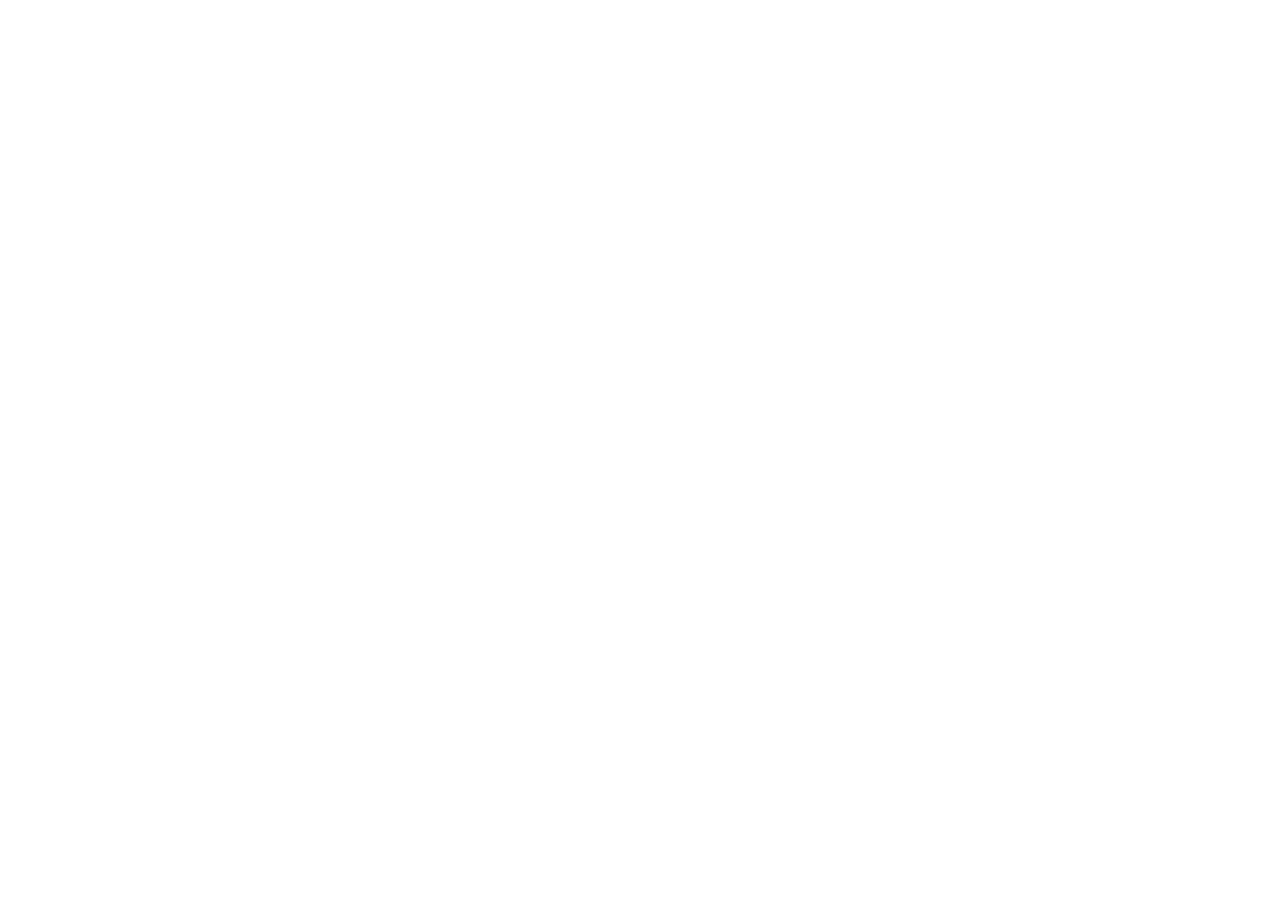
==== simulation/index.html @ 3ffb76fd "https://virtual-labs.github.io/virtual-labs/exp-dining-philosophers-problem-iiith click on the link " ====
<!DOCTYPE html>
<html>
<head>
	<!-- Add CSS at the head of HTML file -->
    <link rel="stylesheet" href="./css/main.css">
</head>
<body>
		<!-- Your code goes here-->

	<!-- Add JS at the bottom of HTML file --> 
        <script src="./js/main.js"></script>
<script src="../assets/js/iframeResize.js"></script></body>
</html>
---- simulation/css/main.css ----
/* You CSS goes in here */
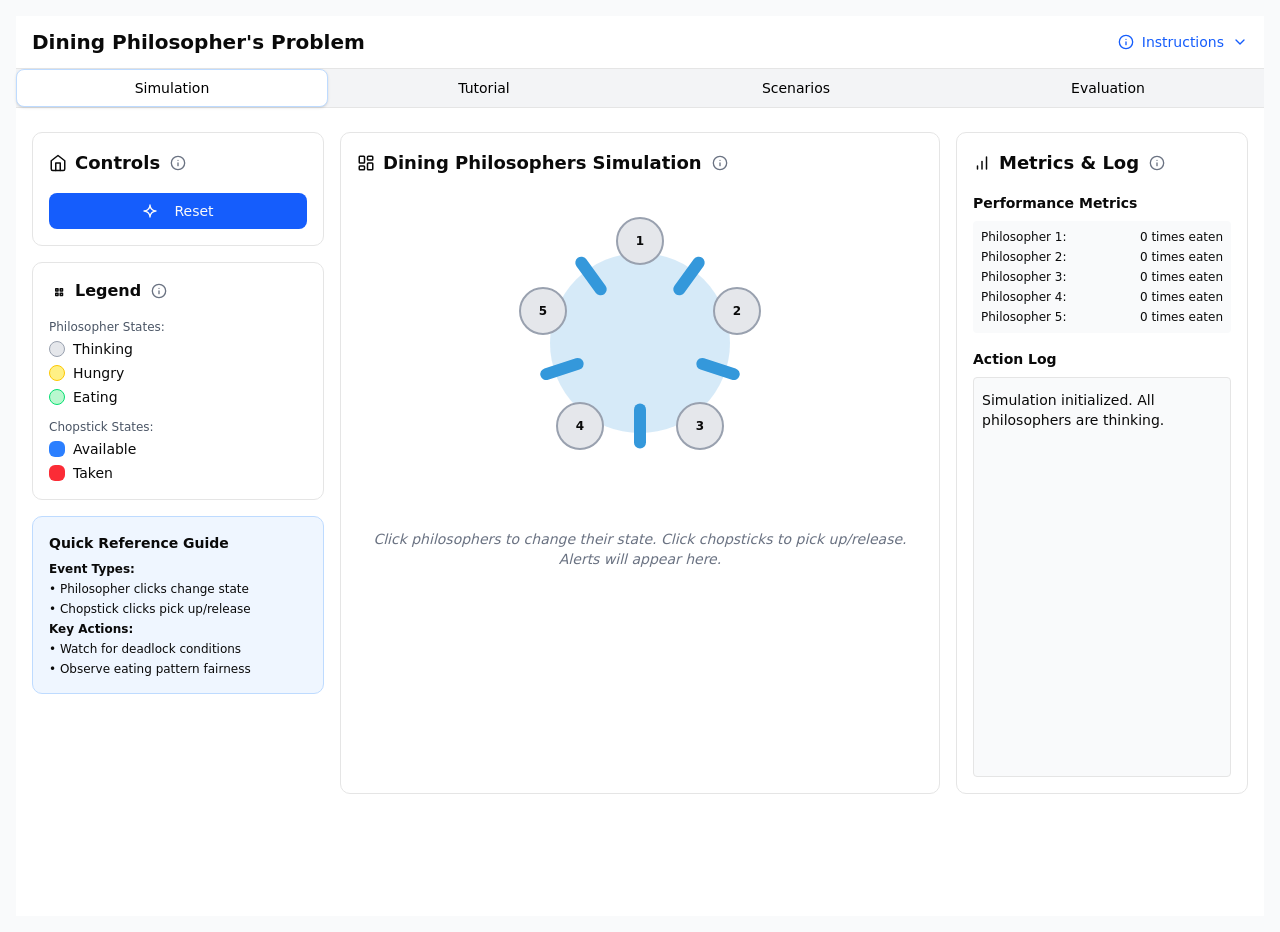
==== commit fa92c0e2: "https://virtual-labs.github.io/virtual-labs/exp-dining-philosophers-problem-iiith click on the link " ====
--- a/simulation/index.html
+++ b/simulation/index.html
@@ -1,13 +1,718 @@
-<!DOCTYPE html>
-<html>
-<head>
-	<!-- Add CSS at the head of HTML file -->
-    <link rel="stylesheet" href="./css/main.css">
-</head>
-<body>
-		<!-- Your code goes here-->
-
-	<!-- Add JS at the bottom of HTML file --> 
-        <script src="./js/main.js"></script>
-<script src="../assets/js/iframeResize.js"></script></body>
+<!doctype html>
+<html lang="en">
+  <head>
+    <meta charset="utf-8" />
+    <meta name="viewport" content="width=device-width" />
+    <link rel="icon" type="image/svg+xml" href="/favicon.svg" />
+    <meta name="generator" content="Astro v5.18.2" />
+    <title>Astro + TailwindCSS</title>
+    <link rel="stylesheet" href="./astro/markdown-page.GPox0FdA.css" />
+  </head>
+  <body>
+    <div class="min-h-screen p-4 bg-gray-50">
+      <style>
+        astro-island,
+        astro-slot,
+        astro-static-slot {
+          display: contents;
+        }
+      </style>
+      <script>
+        (() => {
+          var e = async (t) => {
+            await (
+              await t()
+            )();
+          };
+          (self.Astro || (self.Astro = {})).load = e;
+          window.dispatchEvent(new Event("astro:load"));
+        })();
+      </script>
+      <script>
+        (() => {
+          var A = Object.defineProperty;
+          var g = (i, o, a) =>
+            o in i
+              ? A(i, o, {
+                  enumerable: !0,
+                  configurable: !0,
+                  writable: !0,
+                  value: a,
+                })
+              : (i[o] = a);
+          var d = (i, o, a) => g(i, typeof o != "symbol" ? o + "" : o, a);
+          {
+            let i = {
+                0: (t) => m(t),
+                1: (t) => a(t),
+                2: (t) => new RegExp(t),
+                3: (t) => new Date(t),
+                4: (t) => new Map(a(t)),
+                5: (t) => new Set(a(t)),
+                6: (t) => BigInt(t),
+                7: (t) => new URL(t),
+                8: (t) => new Uint8Array(t),
+                9: (t) => new Uint16Array(t),
+                10: (t) => new Uint32Array(t),
+                11: (t) => (1 / 0) * t,
+              },
+              o = (t) => {
+                let [l, e] = t;
+                return l in i ? i[l](e) : void 0;
+              },
+              a = (t) => t.map(o),
+              m = (t) =>
+                typeof t != "object" || t === null
+                  ? t
+                  : Object.fromEntries(
+                      Object.entries(t).map(([l, e]) => [l, o(e)]),
+                    );
+            class y extends HTMLElement {
+              constructor() {
+                super(...arguments);
+                d(this, "Component");
+                d(this, "hydrator");
+                d(this, "hydrate", async () => {
+                  var b;
+                  if (!this.hydrator || !this.isConnected) return;
+                  let e =
+                    (b = this.parentElement) == null
+                      ? void 0
+                      : b.closest("astro-island[ssr]");
+                  if (e) {
+                    e.addEventListener("astro:hydrate", this.hydrate, {
+                      once: !0,
+                    });
+                    return;
+                  }
+                  let c = this.querySelectorAll("astro-slot"),
+                    n = {},
+                    h = this.querySelectorAll("template[data-astro-template]");
+                  for (let r of h) {
+                    let s = r.closest(this.tagName);
+                    s != null &&
+                      s.isSameNode(this) &&
+                      ((n[r.getAttribute("data-astro-template") || "default"] =
+                        r.innerHTML),
+                      r.remove());
+                  }
+                  for (let r of c) {
+                    let s = r.closest(this.tagName);
+                    s != null &&
+                      s.isSameNode(this) &&
+                      (n[r.getAttribute("name") || "default"] = r.innerHTML);
+                  }
+                  let p;
+                  try {
+                    p = this.hasAttribute("props")
+                      ? m(JSON.parse(this.getAttribute("props")))
+                      : {};
+                  } catch (r) {
+                    let s = this.getAttribute("component-url") || "<unknown>",
+                      v = this.getAttribute("component-export");
+                    throw (
+                      v && (s += ` (export ${v})`),
+                      console.error(
+                        `[hydrate] Error parsing props for component ${s}`,
+                        this.getAttribute("props"),
+                        r,
+                      ),
+                      r
+                    );
+                  }
+                  let u;
+                  (await this.hydrator(this)(this.Component, p, n, {
+                    client: this.getAttribute("client"),
+                  }),
+                    this.removeAttribute("ssr"),
+                    this.dispatchEvent(new CustomEvent("astro:hydrate")));
+                });
+                d(this, "unmount", () => {
+                  this.isConnected ||
+                    this.dispatchEvent(new CustomEvent("astro:unmount"));
+                });
+              }
+              disconnectedCallback() {
+                (document.removeEventListener("astro:after-swap", this.unmount),
+                  document.addEventListener("astro:after-swap", this.unmount, {
+                    once: !0,
+                  }));
+              }
+              connectedCallback() {
+                if (
+                  !this.hasAttribute("await-children") ||
+                  document.readyState === "interactive" ||
+                  document.readyState === "complete"
+                )
+                  this.childrenConnectedCallback();
+                else {
+                  let e = () => {
+                      (document.removeEventListener("DOMContentLoaded", e),
+                        c.disconnect(),
+                        this.childrenConnectedCallback());
+                    },
+                    c = new MutationObserver(() => {
+                      var n;
+                      ((n = this.lastChild) == null ? void 0 : n.nodeType) ===
+                        Node.COMMENT_NODE &&
+                        this.lastChild.nodeValue === "astro:end" &&
+                        (this.lastChild.remove(), e());
+                    });
+                  (c.observe(this, { childList: !0 }),
+                    document.addEventListener("DOMContentLoaded", e));
+                }
+              }
+              async childrenConnectedCallback() {
+                let e = this.getAttribute("before-hydration-url");
+                (e && (await import(e)), this.start());
+              }
+              async start() {
+                let e = JSON.parse(this.getAttribute("opts")),
+                  c = this.getAttribute("client");
+                if (Astro[c] === void 0) {
+                  window.addEventListener(`astro:${c}`, () => this.start(), {
+                    once: !0,
+                  });
+                  return;
+                }
+                try {
+                  await Astro[c](
+                    async () => {
+                      let n = this.getAttribute("renderer-url"),
+                        [h, { default: p }] = await Promise.all([
+                          import(this.getAttribute("component-url")),
+                          n ? import(n) : () => () => {},
+                        ]),
+                        u = this.getAttribute("component-export") || "default";
+                      if (!u.includes(".")) this.Component = h[u];
+                      else {
+                        this.Component = h;
+                        for (let f of u.split("."))
+                          this.Component = this.Component[f];
+                      }
+                      return ((this.hydrator = p), this.hydrate);
+                    },
+                    e,
+                    this,
+                  );
+                } catch (n) {
+                  console.error(
+                    `[astro-island] Error hydrating ${this.getAttribute("component-url")}`,
+                    n,
+                  );
+                }
+              }
+              attributeChangedCallback() {
+                this.hydrate();
+              }
+            }
+            (d(y, "observedAttributes", ["props"]),
+              customElements.get("astro-island") ||
+                customElements.define("astro-island", y));
+          }
+        })();
+      </script>
+      <astro-island
+        uid="zqOEN"
+        prefix="r1"
+        component-url="./astro/dining-philosophers.CZ2tNIMW.js"
+        component-export="DiningPhilosophers"
+        renderer-url="./astro/client.HafQBw8l.js"
+        props="{}"
+        ssr
+        client="load"
+        opts='{"name":"DiningPhilosophers","value":true}'
+        await-children
+        ><div class="flex flex-col min-h-screen bg-white">
+          <header class="border-b bg-white px-4 py-3">
+            <div
+              class="flex items-center justify-between max-w-[1920px] mx-auto"
+            >
+              <h1 class="text-xl font-semibold">
+                Dining Philosopher&#x27;s Problem
+              </h1>
+              <div data-state="closed" data-slot="collapsible">
+                <button
+                  type="button"
+                  aria-controls="radix-_r1R_9_"
+                  aria-expanded="false"
+                  data-state="closed"
+                  data-slot="collapsible-trigger"
+                  class="flex items-center gap-2 text-sm text-blue-600 hover:text-blue-800"
+                >
+                  <svg
+                    xmlns="http://www.w3.org/2000/svg"
+                    width="16"
+                    height="16"
+                    viewBox="0 0 24 24"
+                    fill="none"
+                    stroke="currentColor"
+                    stroke-width="2"
+                    stroke-linecap="round"
+                    stroke-linejoin="round"
+                  >
+                    <circle cx="12" cy="12" r="10"></circle>
+                    <path d="M12 16v-4"></path>
+                    <path d="M12 8h.01"></path></svg
+                  >Instructions<svg
+                    xmlns="http://www.w3.org/2000/svg"
+                    width="24"
+                    height="24"
+                    viewBox="0 0 24 24"
+                    fill="none"
+                    stroke="currentColor"
+                    stroke-width="2"
+                    stroke-linecap="round"
+                    stroke-linejoin="round"
+                    class="lucide lucide-chevron-down h-4 w-4"
+                    aria-hidden="true"
+                  >
+                    <path d="m6 9 6 6 6-6"></path>
+                  </svg>
+                </button>
+                <div
+                  data-state="closed"
+                  id="radix-_r1R_9_"
+                  hidden=""
+                  data-slot="collapsible-content"
+                  class="mt-4"
+                ></div>
+              </div>
+            </div>
+          </header>
+          <div class="flex-1">
+            <div
+              dir="ltr"
+              data-orientation="horizontal"
+              data-slot="tabs"
+              class="gap-2 h-full flex flex-col"
+            >
+              <div class="bg-gray-100 border-b">
+                <div class="max-w-[1920px] mx-auto">
+                  <div
+                    role="tablist"
+                    aria-orientation="horizontal"
+                    data-slot="tabs-list"
+                    class="text-muted-foreground items-center justify-center w-full h-auto bg-transparent border-0 rounded-none p-0 flex"
+                    tabindex="-1"
+                    data-orientation="horizontal"
+                    style="outline: none"
+                  >
+                    <button
+                      type="button"
+                      role="tab"
+                      aria-selected="true"
+                      aria-controls="radix-_r1R_2_-content-simulation"
+                      data-state="active"
+                      id="radix-_r1R_2_-trigger-simulation"
+                      data-slot="tabs-trigger"
+                      class="border border-transparent data-[state=active]:bg-white dark:data-[state=active]:text-foreground focus-visible:border-ring focus-visible:ring-ring/50 focus-visible:outline-ring dark:data-[state=active]:border-input dark:data-[state=active]:bg-input/30 dark:text-muted-foreground inline-flex h-[calc(100%-1px)] flex-1 items-center justify-center gap-1.5 rounded-md font-medium whitespace-nowrap focus-visible:ring-[3px] focus-visible:outline-1 disabled:pointer-events-none disabled:opacity-50 data-[state=active]:shadow-sm [&amp;_svg]:pointer-events-none [&amp;_svg]:shrink-0 [&amp;_svg:not([class*=&#x27;size-&#x27;])]:size-4 text-xs sm:text-sm px-1 sm:px-3 py-2 break-words transition-colors bg-transparent text-black data-[state=active]:border data-[state=active]:border-blue-200"
+                      tabindex="-1"
+                      data-orientation="horizontal"
+                      data-radix-collection-item=""
+                    >
+                      Simulation</button
+                    ><button
+                      type="button"
+                      role="tab"
+                      aria-selected="false"
+                      aria-controls="radix-_r1R_2_-content-manual-guide"
+                      data-state="inactive"
+                      id="radix-_r1R_2_-trigger-manual-guide"
+                      data-slot="tabs-trigger"
+                      class="border border-transparent data-[state=active]:bg-white dark:data-[state=active]:text-foreground focus-visible:border-ring focus-visible:ring-ring/50 focus-visible:outline-ring dark:data-[state=active]:border-input dark:data-[state=active]:bg-input/30 dark:text-muted-foreground inline-flex h-[calc(100%-1px)] flex-1 items-center justify-center gap-1.5 rounded-md font-medium whitespace-nowrap focus-visible:ring-[3px] focus-visible:outline-1 disabled:pointer-events-none disabled:opacity-50 data-[state=active]:shadow-sm [&amp;_svg]:pointer-events-none [&amp;_svg]:shrink-0 [&amp;_svg:not([class*=&#x27;size-&#x27;])]:size-4 text-xs sm:text-sm px-1 sm:px-3 py-2 break-words transition-colors bg-transparent text-black data-[state=active]:border data-[state=active]:border-blue-200"
+                      tabindex="-1"
+                      data-orientation="horizontal"
+                      data-radix-collection-item=""
+                    >
+                      Tutorial</button
+                    ><button
+                      type="button"
+                      role="tab"
+                      aria-selected="false"
+                      aria-controls="radix-_r1R_2_-content-guided"
+                      data-state="inactive"
+                      id="radix-_r1R_2_-trigger-guided"
+                      data-slot="tabs-trigger"
+                      class="border border-transparent data-[state=active]:bg-white dark:data-[state=active]:text-foreground focus-visible:border-ring focus-visible:ring-ring/50 focus-visible:outline-ring dark:data-[state=active]:border-input dark:data-[state=active]:bg-input/30 dark:text-muted-foreground inline-flex h-[calc(100%-1px)] flex-1 items-center justify-center gap-1.5 rounded-md font-medium whitespace-nowrap focus-visible:ring-[3px] focus-visible:outline-1 disabled:pointer-events-none disabled:opacity-50 data-[state=active]:shadow-sm [&amp;_svg]:pointer-events-none [&amp;_svg]:shrink-0 [&amp;_svg:not([class*=&#x27;size-&#x27;])]:size-4 text-xs sm:text-sm px-1 sm:px-3 py-2 break-words transition-colors bg-transparent text-black data-[state=active]:border data-[state=active]:border-blue-200"
+                      tabindex="-1"
+                      data-orientation="horizontal"
+                      data-radix-collection-item=""
+                    >
+                      Scenarios</button
+                    ><button
+                      type="button"
+                      role="tab"
+                      aria-selected="false"
+                      aria-controls="radix-_r1R_2_-content-evaluation"
+                      data-state="inactive"
+                      id="radix-_r1R_2_-trigger-evaluation"
+                      data-slot="tabs-trigger"
+                      class="border border-transparent data-[state=active]:bg-white dark:data-[state=active]:text-foreground focus-visible:border-ring focus-visible:ring-ring/50 focus-visible:outline-ring dark:data-[state=active]:border-input dark:data-[state=active]:bg-input/30 dark:text-muted-foreground inline-flex h-[calc(100%-1px)] flex-1 items-center justify-center gap-1.5 rounded-md font-medium whitespace-nowrap focus-visible:ring-[3px] focus-visible:outline-1 disabled:pointer-events-none disabled:opacity-50 data-[state=active]:shadow-sm [&amp;_svg]:pointer-events-none [&amp;_svg]:shrink-0 [&amp;_svg:not([class*=&#x27;size-&#x27;])]:size-4 text-xs sm:text-sm px-1 sm:px-3 py-2 break-words transition-colors bg-transparent text-black data-[state=active]:border data-[state=active]:border-blue-200"
+                      tabindex="-1"
+                      data-orientation="horizontal"
+                      data-radix-collection-item=""
+                    >
+                      Evaluation
+                    </button>
+                  </div>
+                </div>
+              </div>
+              <div class="flex-1 bg-white">
+                <div
+                  data-state="active"
+                  data-orientation="horizontal"
+                  role="tabpanel"
+                  aria-labelledby="radix-_r1R_2_-trigger-simulation"
+                  id="radix-_r1R_2_-content-simulation"
+                  tabindex="0"
+                  data-slot="tabs-content"
+                  class="flex-1 outline-none h-full m-0 p-0"
+                  style="animation-duration: 0s"
+                >
+                  <div
+                    class="h-full grid grid-cols-1 lg:grid-cols-12 gap-4 p-4 max-w-[1920px] mx-auto"
+                  >
+                    <div class="lg:col-span-3 space-y-4">
+                      <div class="border rounded-lg p-4 bg-white">
+                        <div class="flex items-center gap-2 mb-4">
+                          <svg
+                            xmlns="http://www.w3.org/2000/svg"
+                            width="18"
+                            height="18"
+                            viewBox="0 0 24 24"
+                            fill="none"
+                            stroke="currentColor"
+                            stroke-width="2"
+                            stroke-linecap="round"
+                            stroke-linejoin="round"
+                          >
+                            <path
+                              d="m3 9 9-7 9 7v11a2 2 0 0 1-2 2H5a2 2 0 0 1-2-2z"
+                            ></path>
+                            <polyline points="9 22 9 12 15 12 15 22"></polyline>
+                          </svg>
+                          <h2 class="text-lg font-semibold">Controls</h2>
+                          <button
+                            class="inline-flex items-center justify-center w-5 h-5 text-gray-500 hover:text-gray-700"
+                            data-state="closed"
+                            data-slot="tooltip-trigger"
+                          >
+                            <svg
+                              xmlns="http://www.w3.org/2000/svg"
+                              width="16"
+                              height="16"
+                              viewBox="0 0 24 24"
+                              fill="none"
+                              stroke="currentColor"
+                              stroke-width="2"
+                              stroke-linecap="round"
+                              stroke-linejoin="round"
+                            >
+                              <circle cx="12" cy="12" r="10"></circle>
+                              <path d="M12 16v-4"></path>
+                              <path d="M12 8h.01"></path>
+                            </svg>
+                          </button>
+                        </div>
+                        <div class="space-y-2">
+                          <button
+                            data-slot="tooltip-trigger"
+                            class="inline-flex items-center justify-center gap-2 whitespace-nowrap rounded-md text-sm font-medium transition-all disabled:pointer-events-none disabled:opacity-50 [&amp;_svg]:pointer-events-none [&amp;_svg:not([class*=&#x27;size-&#x27;])]:size-4 shrink-0 [&amp;_svg]:shrink-0 outline-none focus-visible:border-ring focus-visible:ring-ring/50 focus-visible:ring-[3px] aria-invalid:ring-destructive/20 dark:aria-invalid:ring-destructive/40 aria-invalid:border-destructive text-primary-foreground h-9 px-4 py-2 has-[&gt;svg]:px-3 w-full bg-blue-600 hover:bg-blue-700"
+                            data-state="closed"
+                          >
+                            <svg
+                              xmlns="http://www.w3.org/2000/svg"
+                              width="16"
+                              height="16"
+                              viewBox="0 0 24 24"
+                              fill="none"
+                              stroke="currentColor"
+                              stroke-width="2"
+                              stroke-linecap="round"
+                              stroke-linejoin="round"
+                            >
+                              <path
+                                d="M21 12a9 9 0 0 1-9-9 9 9 0 0 1-9 9 9 9 0 0 1 9 9 9 9 0 0 1 9-9"
+                              ></path></svg
+                            ><span class="ml-2">Reset</span>
+                          </button>
+                        </div>
+                      </div>
+                      <div class="border rounded-lg p-4 bg-white">
+                        <div class="flex items-center gap-2 mb-4">
+                          <svg
+                            xmlns="http://www.w3.org/2000/svg"
+                            width="18"
+                            height="18"
+                            viewBox="0 0 24 24"
+                            fill="none"
+                            stroke="currentColor"
+                            stroke-width="2"
+                            stroke-linecap="round"
+                            stroke-linejoin="round"
+                          >
+                            <rect width="3" height="3" x="9" y="9"></rect>
+                            <rect width="3" height="3" x="15" y="9"></rect>
+                            <rect width="3" height="3" x="9" y="15"></rect>
+                            <rect width="3" height="3" x="15" y="15"></rect>
+                          </svg>
+                          <h3 class="text-md font-semibold">Legend</h3>
+                          <button
+                            class="inline-flex items-center justify-center w-5 h-5 text-gray-500 hover:text-gray-700"
+                            data-state="closed"
+                            data-slot="tooltip-trigger"
+                          >
+                            <svg
+                              xmlns="http://www.w3.org/2000/svg"
+                              width="16"
+                              height="16"
+                              viewBox="0 0 24 24"
+                              fill="none"
+                              stroke="currentColor"
+                              stroke-width="2"
+                              stroke-linecap="round"
+                              stroke-linejoin="round"
+                            >
+                              <circle cx="12" cy="12" r="10"></circle>
+                              <path d="M12 16v-4"></path>
+                              <path d="M12 8h.01"></path>
+                            </svg>
+                          </button>
+                        </div>
+                        <div class="space-y-2 text-sm">
+                          <div class="space-y-1">
+                            <p class="font-medium text-xs text-gray-600 mb-1">
+                              Philosopher States:
+                            </p>
+                            <div class="flex items-center gap-2">
+                              <div
+                                class="w-4 h-4 bg-gray-200 border border-gray-400 rounded-full"
+                              ></div>
+                              <span>Thinking</span>
+                            </div>
+                            <div class="flex items-center gap-2">
+                              <div
+                                class="w-4 h-4 bg-yellow-200 border border-yellow-400 rounded-full"
+                              ></div>
+                              <span>Hungry</span>
+                            </div>
+                            <div class="flex items-center gap-2">
+                              <div
+                                class="w-4 h-4 bg-green-200 border border-green-400 rounded-full"
+                              ></div>
+                              <span>Eating</span>
+                            </div>
+                          </div>
+                          <div class="space-y-1 mt-3">
+                            <p class="font-medium text-xs text-gray-600 mb-1">
+                              Chopstick States:
+                            </p>
+                            <div class="flex items-center gap-2">
+                              <div class="w-4 h-4 bg-blue-500 rounded-sm"></div>
+                              <span>Available</span>
+                            </div>
+                            <div class="flex items-center gap-2">
+                              <div class="w-4 h-4 bg-red-500 rounded-sm"></div>
+                              <span>Taken</span>
+                            </div>
+                          </div>
+                        </div>
+                      </div>
+                      <div
+                        class="border rounded-lg p-4 bg-blue-50 border-blue-200"
+                      >
+                        <h3 class="text-sm font-semibold mb-2">
+                          Quick Reference Guide
+                        </h3>
+                        <ul class="text-xs space-y-1">
+                          <li><strong>Event Types:</strong></li>
+                          <li>• Philosopher clicks change state</li>
+                          <li>• Chopstick clicks pick up/release</li>
+                          <li><strong>Key Actions:</strong></li>
+                          <li>• Watch for deadlock conditions</li>
+                          <li>• Observe eating pattern fairness</li>
+                        </ul>
+                      </div>
+                    </div>
+                    <div class="lg:col-span-6 border rounded-lg p-4 bg-white">
+                      <div class="flex items-center gap-2 mb-4">
+                        <svg
+                          xmlns="http://www.w3.org/2000/svg"
+                          width="18"
+                          height="18"
+                          viewBox="0 0 24 24"
+                          fill="none"
+                          stroke="currentColor"
+                          stroke-width="2"
+                          stroke-linecap="round"
+                          stroke-linejoin="round"
+                        >
+                          <rect width="7" height="9" x="3" y="3" rx="1"></rect>
+                          <rect width="7" height="5" x="14" y="3" rx="1"></rect>
+                          <rect
+                            width="7"
+                            height="9"
+                            x="14"
+                            y="12"
+                            rx="1"
+                          ></rect>
+                          <rect width="7" height="5" x="3" y="16" rx="1"></rect>
+                        </svg>
+                        <h2 class="text-lg font-semibold">
+                          Dining Philosophers Simulation
+                        </h2>
+                        <button
+                          class="inline-flex items-center justify-center w-5 h-5 text-gray-500 hover:text-gray-700"
+                          data-state="closed"
+                          data-slot="tooltip-trigger"
+                        >
+                          <svg
+                            xmlns="http://www.w3.org/2000/svg"
+                            width="16"
+                            height="16"
+                            viewBox="0 0 24 24"
+                            fill="none"
+                            stroke="currentColor"
+                            stroke-width="2"
+                            stroke-linecap="round"
+                            stroke-linejoin="round"
+                          >
+                            <circle cx="12" cy="12" r="10"></circle>
+                            <path d="M12 16v-4"></path>
+                            <path d="M12 8h.01"></path>
+                          </svg>
+                        </button>
+                      </div>
+                      <div class="flex flex-col space-y-4">
+                        <div
+                          class="relative w-full aspect-square max-w-[300px] mx-auto"
+                        >
+                          <div
+                            class="absolute rounded-full bg-[#3498db] opacity-20"
+                            style="
+                              width: 180px;
+                              height: 180px;
+                              left: 60px;
+                              top: 60px;
+                            "
+                          ></div>
+                        </div>
+                        <div
+                          class="relative min-h-[80px] flex items-center justify-center p-2"
+                        >
+                          <p class="text-sm text-gray-500 italic text-center">
+                            Click philosophers to change their state. Click
+                            chopsticks to pick up/release. Alerts will appear
+                            here.
+                          </p>
+                        </div>
+                      </div>
+                    </div>
+                    <div class="lg:col-span-3 space-y-4">
+                      <div class="border rounded-lg p-4 bg-white">
+                        <div class="flex items-center gap-2 mb-4">
+                          <svg
+                            xmlns="http://www.w3.org/2000/svg"
+                            width="18"
+                            height="18"
+                            viewBox="0 0 24 24"
+                            fill="none"
+                            stroke="currentColor"
+                            stroke-width="2"
+                            stroke-linecap="round"
+                            stroke-linejoin="round"
+                          >
+                            <line x1="12" x2="12" y1="20" y2="10"></line>
+                            <line x1="18" x2="18" y1="20" y2="4"></line>
+                            <line x1="6" x2="6" y1="20" y2="16"></line>
+                          </svg>
+                          <h2 class="text-lg font-semibold">
+                            Metrics &amp; Log
+                          </h2>
+                          <button
+                            class="inline-flex items-center justify-center w-5 h-5 text-gray-500 hover:text-gray-700"
+                            data-state="closed"
+                            data-slot="tooltip-trigger"
+                          >
+                            <svg
+                              xmlns="http://www.w3.org/2000/svg"
+                              width="16"
+                              height="16"
+                              viewBox="0 0 24 24"
+                              fill="none"
+                              stroke="currentColor"
+                              stroke-width="2"
+                              stroke-linecap="round"
+                              stroke-linejoin="round"
+                            >
+                              <circle cx="12" cy="12" r="10"></circle>
+                              <path d="M12 16v-4"></path>
+                              <path d="M12 8h.01"></path>
+                            </svg>
+                          </button>
+                        </div>
+                        <div class="mb-4 space-y-2">
+                          <h3 class="text-sm font-semibold mb-2">
+                            Performance Metrics
+                          </h3>
+                          <div
+                            class="text-xs space-y-1 bg-gray-50 p-2 rounded"
+                          ></div>
+                        </div>
+                        <div>
+                          <h3 class="text-sm font-semibold mb-2">Action Log</h3>
+                          <div
+                            class="h-[400px] overflow-y-auto border rounded p-2 bg-gray-50 text-sm"
+                            aria-live="polite"
+                            aria-label="Action log"
+                          ></div>
+                        </div>
+                      </div>
+                    </div>
+                  </div>
+                </div>
+                <div
+                  data-state="inactive"
+                  data-orientation="horizontal"
+                  role="tabpanel"
+                  aria-labelledby="radix-_r1R_2_-trigger-manual-guide"
+                  hidden=""
+                  id="radix-_r1R_2_-content-manual-guide"
+                  tabindex="0"
+                  data-slot="tabs-content"
+                  class="flex-1 outline-none mt-6"
+                ></div>
+                <div
+                  data-state="inactive"
+                  data-orientation="horizontal"
+                  role="tabpanel"
+                  aria-labelledby="radix-_r1R_2_-trigger-guided"
+                  hidden=""
+                  id="radix-_r1R_2_-content-guided"
+                  tabindex="0"
+                  data-slot="tabs-content"
+                  class="flex-1 outline-none h-full m-0 p-4"
+                ></div>
+                <div
+                  data-state="inactive"
+                  data-orientation="horizontal"
+                  role="tabpanel"
+                  aria-labelledby="radix-_r1R_2_-trigger-evaluation"
+                  hidden=""
+                  id="radix-_r1R_2_-content-evaluation"
+                  tabindex="0"
+                  data-slot="tabs-content"
+                  class="flex-1 outline-none h-full m-0 p-4"
+                ></div>
+              </div>
+            </div>
+          </div>
+        </div>
+        <!--astro:end--></astro-island
+      >
+    </div>
+  <script src="../assets/js/iframeResize.js"></script>
+        
+        </body>
 </html>
